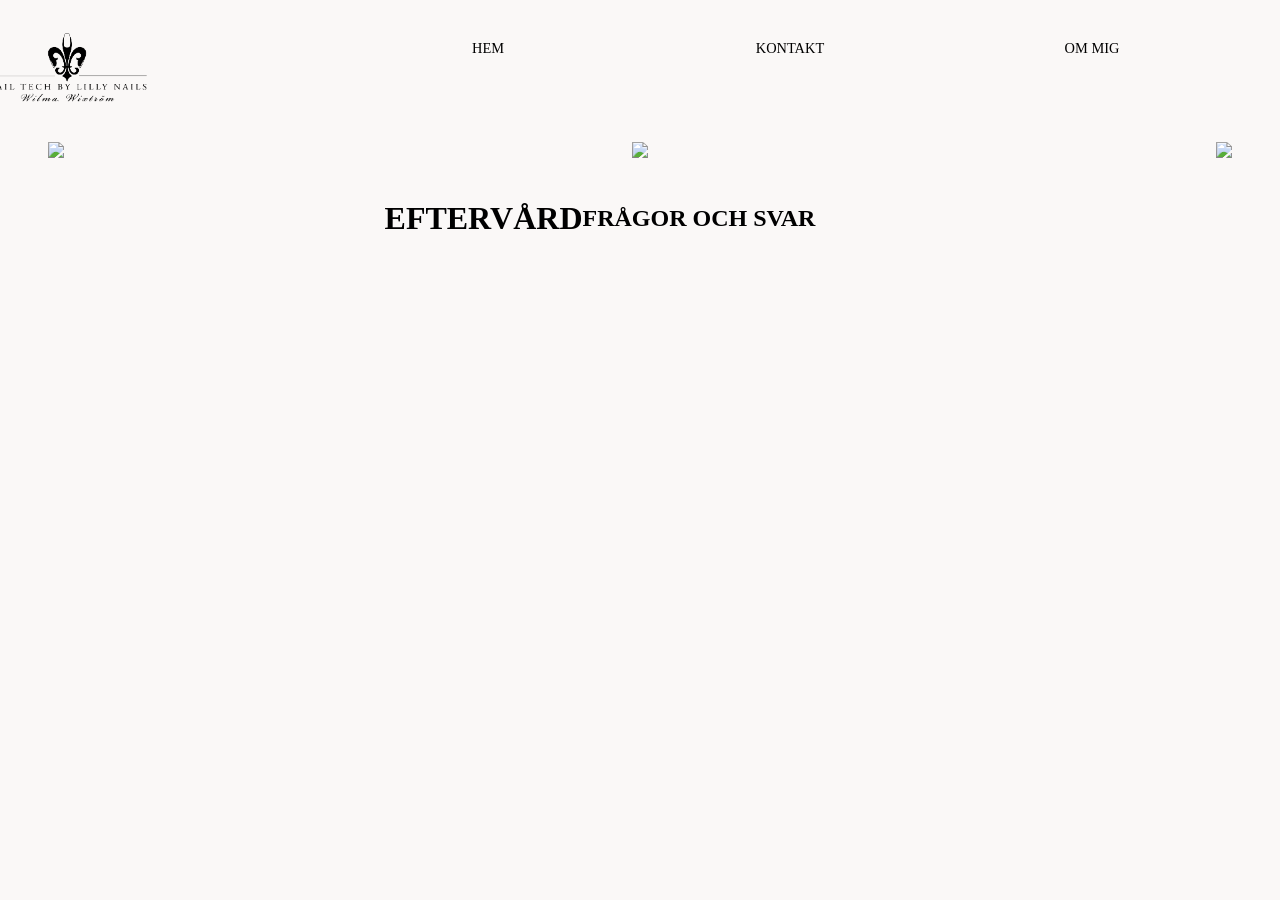
==== index - behandlingar.html @ 2bac8911 "Made a new page" ====
<!DOCTYPE html>
<html>
<head>
  <title>Nagelterapeut Wilma Wixtröm</title>
</head>
  <link href="style.css" rel="stylesheet">
<body>  
  <nav>
    <figure class="nav-figure">
      <img src="Lillynailsbild.png">
    </figure>
    <ul class="nav-links">
      <li class="link-nav"><a href="#">HEM</a></li>
      <li><a href="#">KONTAKT</a></li>
      <li><a href="#">OM MIG</a></li>
    </ul>
  </nav>
  <header class="header-behandlingar">
    <figure>
      <img src="Naglar-1.jpg">
    </figure>
    <figure>
      <img src="Naglar-2.jpg">
    </figure>
    <figure>
      <img src="Naglar-3.jpg">
    </figure>
  </header>
  <main>
    <div>
      <h1>EFTERVÅRD</h1>
      <p></p>
    </div>
    <div>
      <h2>FRÅGOR OCH SVAR</h1>
      <p></p>
    </div>
    <figure>
      <img src="">
    </figure>
  </main>
</body>
</html>
---- style.css ----
body{
  background:#faf8f7;
}
nav {
  display: flex;
  justify-content: center;
}
nav img {
  width: 180px;
  display: flex;
  justify-content: center;
} 
li a {
  display: block; 
  padding: 16px;
  text-align: center;
}
.nav-links {
  display: flex;
  justify-content: flex-start;
  font-size: 90%;
  gap: 200px;
  margin: 16px 200px;
}
li {
  display: inline-block;
  width: 102px;
  height: 68px;
}
.header-home {
  display: flex;
  align-items: center;
  justify-content: center;
  gap: 30px;
}
.header-div {
text-align: center;
}
.botton {
  width: 100px;
  height: 50px;
  text-align: center;
  Border: rgb(158, 115, 22), solid;
  margin: auto;
}
.botton-text {
  width: 100%;
  height: 100%;
}
.article-div1 {
  text-align: center;
  display: flex;
  flex-wrap: wrap;
  width: 420px;
  margin: auto;
}
.article1 {
  width: 461px;
  height: 615px;
  display: flex; 
  flex-direction: column;
  background-color: rgb(232, 231, 225);
}
main {
  display: flex;
  align-items: center;
  justify-content: center;
}
header img {
  width: 150%;
}
.header-figure {
  width: 300px;
  height: 500px;
  justify-content: center;

}
.header-h1 {
  font-size: 300%;
}
.header-h2 {
  font-size: 180%;
}
nav div {
  display: flex;
  justify-content: center;
}
.article-h3 {
  font-size: 250%;
  width: 100%;
}
.article-h4 {
  font-size: 150%;
  width: 100%;
}
.link-nav {
}
a:link,
a:visited {
  color: black;
  text-decoration: none;
}
a:hover {
  color: #4b4143 ;
}
.header-behandlingar {
  display: flex;
  justify-content: space-between;
}
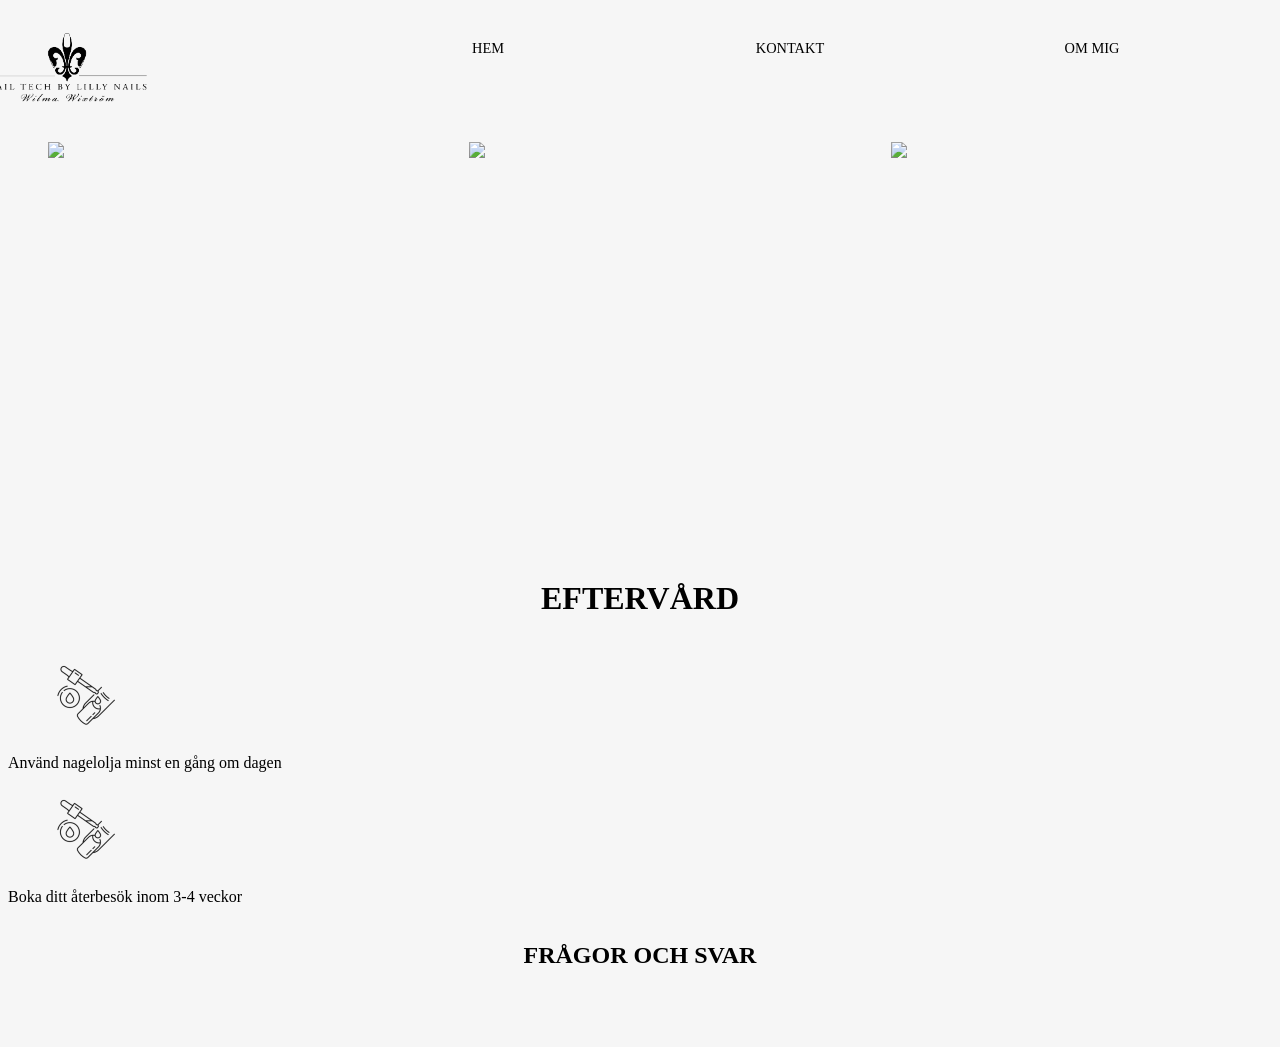
==== commit c3f78520: "Add files via upload" ====
--- a/index - behandlingar.html
+++ b/index - behandlingar.html
@@ -16,23 +16,36 @@
     </ul>
   </nav>
   <header class="header-behandlingar">
-    <figure>
+    <figure class="figure-behandlignar">
       <img src="Naglar-1.jpg">
     </figure>
-    <figure>
+    <figure class="figure-behandlignar">
       <img src="Naglar-2.jpg">
     </figure>
-    <figure>
+    <figure class="figure-behandlignar">
       <img src="Naglar-3.jpg">
     </figure>
   </header>
-  <main>
+  <main class="main-behandlingar">
     <div>
-      <h1>EFTERVÅRD</h1>
-      <p></p>
+      <h1 class="headersmain-behandlingar">EFTERVÅRD</h1>
     </div>
+    <article class="article-behandlingar">
+      <div>
+        <figure class="">
+        <img src="Ikon-1.png">
+        </figure>
+        <p>Använd nagelolja minst en gång om dagen</p>
+      </div>
+      <div class="div-behandlingar">
+        <figure class="">
+        <img src="Ikon-1.png">
+        </figure>
+        <p>Boka ditt återbesök inom 3-4 veckor</p>
+      </div>
+    </article>
     <div>
-      <h2>FRÅGOR OCH SVAR</h1>
+      <h2 class="headersmain-behandlingar">FRÅGOR OCH SVAR</h1>
       <p></p>
     </div>
     <figure>
--- a/style.css
+++ b/style.css
@@ -1,5 +1,5 @@
 body{
-  background:#faf8f7;
+  background:#f6f6f6;
 }
 nav {
   display: flex;
@@ -66,15 +66,11 @@
   align-items: center;
   justify-content: center;
 }
-header img {
-  width: 150%;
-}
-.header-figure {
+/*.header-figure {
   width: 300px;
   height: 500px;
   justify-content: center;
-
-}
+}*/
 .header-h1 {
   font-size: 300%;
 }
@@ -105,5 +101,24 @@
 }
 .header-behandlingar {
   display: flex;
-  justify-content: space-between;
+  justify-content: center;
+
+}
+.figure-behandlignar {
+  width: 400px;
+  height: 400px;
+}
+.headersmain-behandlingar {
+  text-align: center;
+}
+.main-behandlingar {
+  display: flex;
+  flex-direction: column;
+}
+.article-behandlingar {
+  width: 100%;
+  height: auto;
+}
+.div-behandlingar {
+  flex-grow: 1;
 }
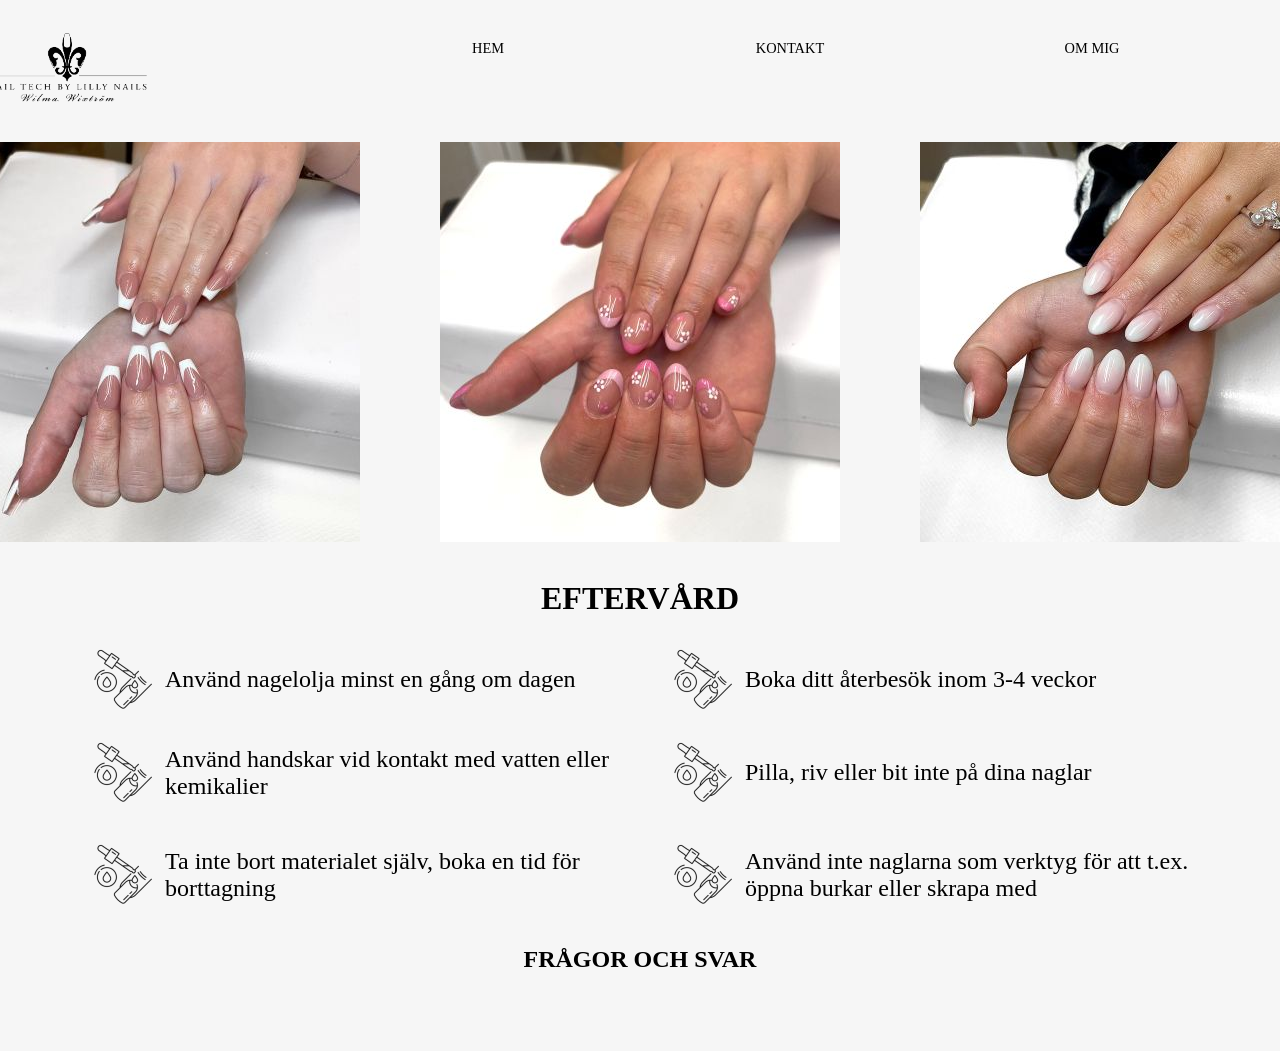
==== commit 212d8859: "Made a aftercare-article" ====
--- a/index - behandlingar.html
+++ b/index - behandlingar.html
@@ -30,20 +30,60 @@
     <div>
       <h1 class="headersmain-behandlingar">EFTERVÅRD</h1>
     </div>
-    <article class="article-behandlingar">
-      <div>
-        <figure class="">
-        <img src="Ikon-1.png">
-        </figure>
-        <p>Använd nagelolja minst en gång om dagen</p>
-      </div>
-      <div class="div-behandlingar">
-        <figure class="">
-        <img src="Ikon-1.png">
-        </figure>
-        <p>Boka ditt återbesök inom 3-4 veckor</p>
-      </div>
-    </article>
+    <div class="div-eftervard">
+      <article class="article-behandlingar">
+        <div class="div-behandlingar">
+          <figure class="eftervard-figure">
+          <img src="Ikon-1.png">
+          </figure>
+          <p class="eftervard-text">Använd nagelolja minst en gång om dagen</p>
+        </div>
+      </article>
+      <article class="article-behandlingar">
+        <div class="div-behandlingar">
+          <figure class="eftervard-figure">
+          <img src="Ikon-1.png">
+          </figure>
+          <p class="eftervard-text">Boka ditt återbesök inom 3-4 veckor</p>
+        </div>
+      </article>
+    </div>
+    <div class="div-eftervard">
+      <article class="article-behandlingar">
+        <div class="div-behandlingar">
+          <figure class="eftervard-figure">
+          <img src="Ikon-1.png">
+          </figure>
+          <p class="eftervard-text">Använd handskar vid kontakt med vatten eller kemikalier</p>
+        </div>
+      </article>
+      <article class="article-behandlingar">
+        <div class="div-behandlingar">
+          <figure class="eftervard-figure">
+          <img src="Ikon-1.png">
+          </figure>
+          <p class="eftervard-text">Pilla, riv eller bit inte på dina naglar</p>
+        </div>
+      </article>
+    </div>
+    <div class="div-eftervard">
+      <article class="article-behandlingar">
+        <div class="div-behandlingar">
+          <figure class="eftervard-figure">
+          <img src="Ikon-1.png">
+          </figure>
+          <p class="eftervard-text">Ta inte bort materialet själv, boka en tid för borttagning</p>
+        </div>
+      </article>
+      <article class="article-behandlingar">
+        <div class="div-behandlingar">
+          <figure class="eftervard-figure">
+          <img src="Ikon-1.png">
+          </figure>
+          <p class="eftervard-text">Använd inte naglarna som verktyg för att t.ex. öppna burkar eller skrapa med</p>
+        </div>
+      </article>
+    </div>
     <div>
       <h2 class="headersmain-behandlingar">FRÅGOR OCH SVAR</h1>
       <p></p>
--- a/style.css
+++ b/style.css
@@ -116,9 +116,24 @@
   flex-direction: column;
 }
 .article-behandlingar {
-  width: 100%;
+  display: flex;
+  width: auto;
   height: auto;
 }
 .div-behandlingar {
-  flex-grow: 1;
+  display: flex;
+  align-items: center;
+  width: 530px;
+  
+}
+.eftervard-text {
+  font-size: 150%;
+}
+.eftervard-figure {
+  margin: 0px;
+}
+.div-eftervard { 
+  display: flex;
+  flex-direction: row;
+  gap: 50px;
 }
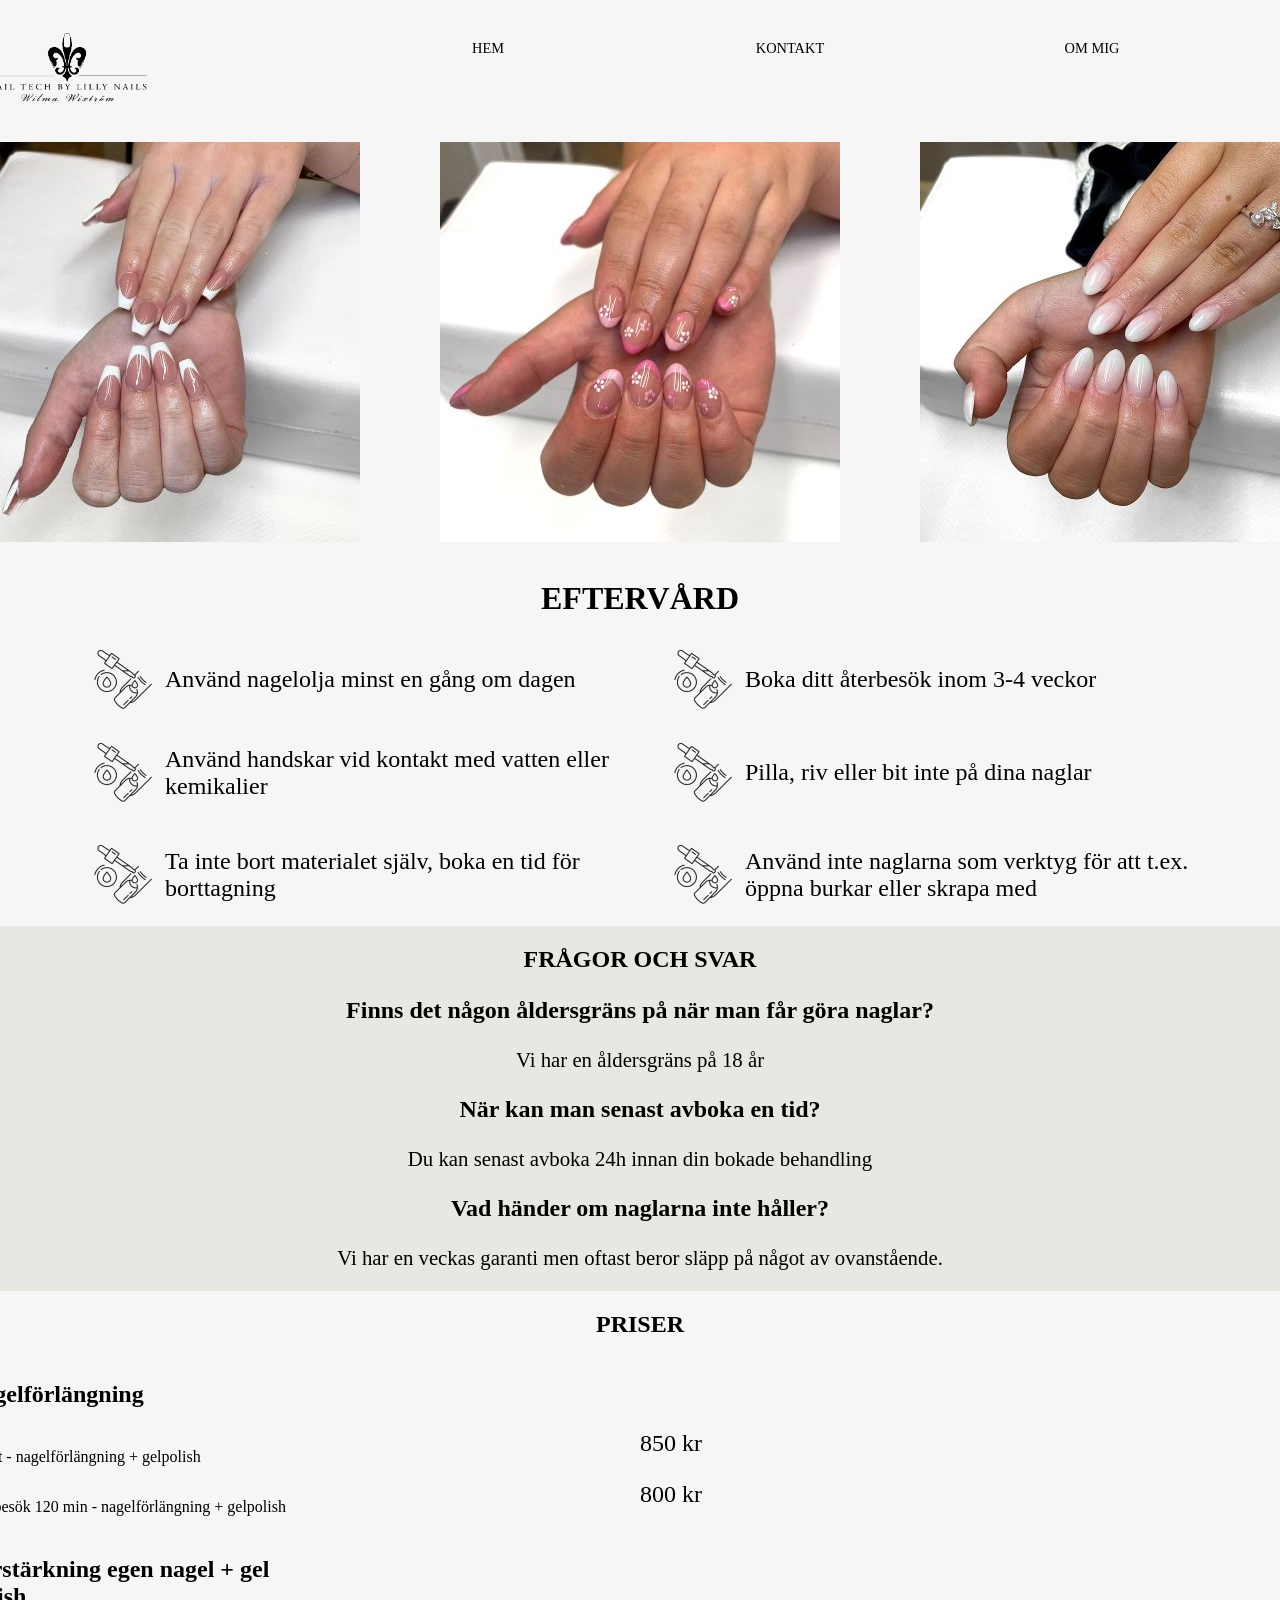
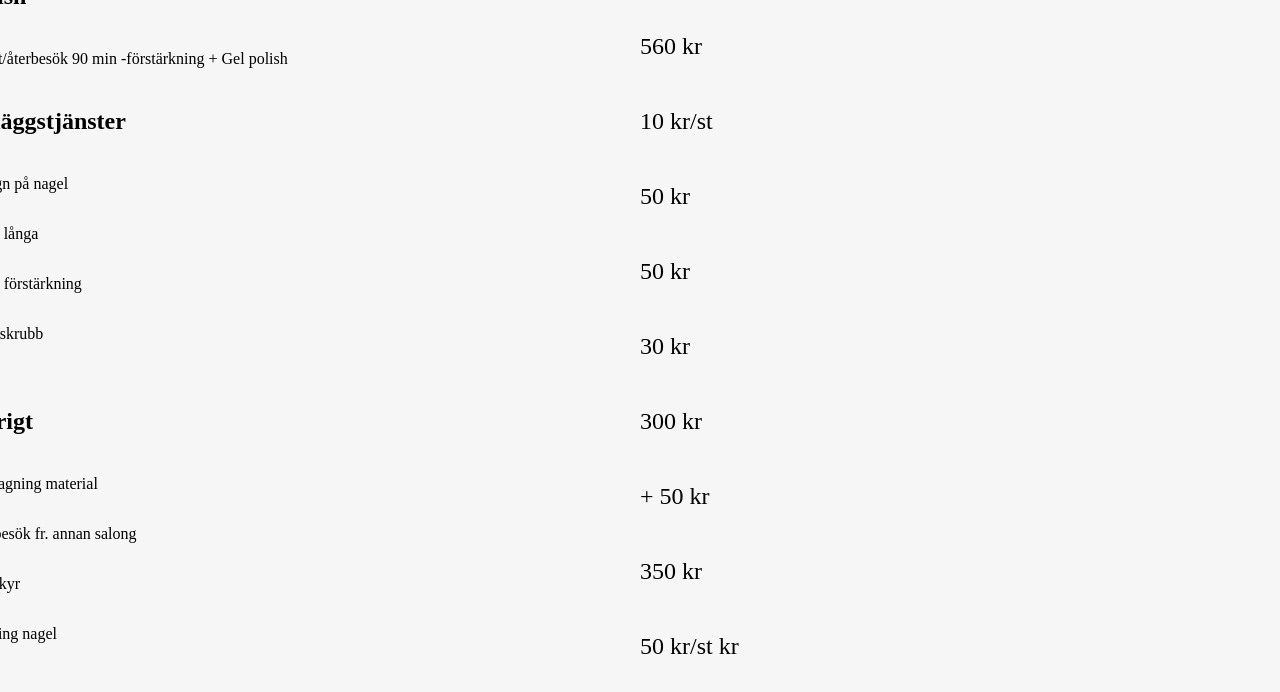
==== commit a22ff8c5: "Add files via upload" ====
--- a/index - behandlingar.html
+++ b/index - behandlingar.html
@@ -10,7 +10,7 @@
       <img src="Lillynailsbild.png">
     </figure>
     <ul class="nav-links">
-      <li class="link-nav"><a href="#">HEM</a></li>
+      <li class="link-nav"><a href="index - hem.html">HEM</a></li>
       <li><a href="#">KONTAKT</a></li>
       <li><a href="#">OM MIG</a></li>
     </ul>
@@ -82,15 +82,95 @@
           </figure>
           <p class="eftervard-text">Använd inte naglarna som verktyg för att t.ex. öppna burkar eller skrapa med</p>
         </div>
+       </article>
+      </div>
+    <section class="section-behandlingar">
+      <div>
+        <h1 class="headersmain-behandlingar">FRÅGOR OCH SVAR</h1>
+      </div>
+      <article>
+        <h3 class="fraga-behandlingar">Finns det någon åldersgräns på när man får göra naglar?</h3>
+        <p class="svar-behandlingar">Vi har en åldersgräns på 18 år</p>
       </article>
+      <article>
+        <h3 class="fraga-behandlingar">När kan man senast avboka en tid?</h3>
+        <p class="svar-behandlingar">Du kan senast avboka 24h innan din bokade behandling</p>
+      </article>
+      <article>
+        <h3 class="fraga-behandlingar">Vad händer om naglarna inte håller?</h3>
+        <p class="svar-behandlingar">Vi har en veckas garanti men oftast beror släpp på något av ovanstående.</p>
+      </article>
+    </section>
+    <section class="section-priser">
+      <h1 class="headersmain-behandlingar">PRISER</h1>
     </div>
-    <div>
-      <h2 class="headersmain-behandlingar">FRÅGOR OCH SVAR</h1>
-      <p></p>
-    </div>
-    <figure>
-      <img src="">
-    </figure>
+    <div class="divbehandlingar-container">
+      <article class="div-priser">
+        <div class="div-priser2">
+          <h3 class="eftervard-text">Nagelförlängning</h3>
+          <p>Nyset - nagelförlängning + gelpolish</p>
+          <p>Återbesök 120 min - nagelförlängning + gelpolish </p>
+        </div>
+      </article>
+      <article class="div-prisbox">
+        <div *class="div-priser2">
+          <p class="eftervard-text">850 kr</p>
+          <p class="eftervard-text">800 kr</p>
+        </div>
+      </article>
+    </div>    
+      <div class="divbehandlingar-container">
+        <article class="div-priser">
+          <div class="div-priser2">
+            <h3 class="eftervard-text">Förstärkning egen nagel + gel polish</h3>
+            <p>Nyset/återbesök 90 min -förstärkning + Gel polish</p>
+          </div>
+        </article>
+        <article class="div-prisbox">
+          <div class="div-priser2">
+            <p class="eftervard-text">560 kr</p>
+          </div>
+        </article>
+      </div> 
+      <div class="divbehandlingar-container">
+        <article class="div-priser">
+          <div class="div-priser2">
+            <h3 class="eftervard-text">Tilläggstjänster</h3>
+            <p>Design på nagel</p>
+            <p>Extra långa</p>
+            <p>Extra förstärkning</p>
+            <p>Handskrubb</p>
+          </div>
+        </article>
+        <article class="div-prisbox">
+          <div class="div-priser2">
+            <p class="eftervard-text">10 kr/st</p>
+            <p class="eftervard-text">50 kr</p>
+            <p class="eftervard-text">50 kr</p>
+            <p class="eftervard-text">30 kr</p>
+          </div>
+        </article>
+      </div>
+      <div class="divbehandlingar-container">
+        <article class="div-priser">
+          <div class="div-priser2">
+            <h3 class="eftervard-text">Övrigt</h3>
+            <p>Borttagning material</p>
+            <p>Återbesök fr. annan salong</p>
+            <p>Manikyr</p>
+            <p>Lagning nagel</p>
+          </div>
+        </article>
+        <article class="div-prisbox">
+          <div class="div-priser2">
+            <p class="eftervard-text">300 kr</p>
+            <p class="eftervard-text">+ 50 kr</p>
+            <p class="eftervard-text">350 kr</p>
+            <p class="eftervard-text">50 kr/st kr</p>
+          </div>
+        </article>
+      </div>      
+    </section>
   </main>
 </body>
 </html>
--- a/style.css
+++ b/style.css
@@ -59,7 +59,7 @@
   height: 615px;
   display: flex; 
   flex-direction: column;
-  background-color: rgb(232, 231, 225);
+  background-color: #e8e7e1;
 }
 main {
   display: flex;
@@ -123,7 +123,7 @@
 .div-behandlingar {
   display: flex;
   align-items: center;
-  width: 530px;
+  width: 530px; 
   
 }
 .eftervard-text {
@@ -136,4 +136,40 @@
   display: flex;
   flex-direction: row;
   gap: 50px;
+}
+.section-behandlingar {
+  background-color: #e8e7e1;
+  width: 1350px;
+  text-align: center;
+}
+.fraga-behandlingar {
+  font-size: 150%;
+}
+.svar-behandlingar {
+  font-size: 130%;
+}
+.div-priser {
+  display: flex;
+  flex-direction: row;
+  width: 50%;
+}
+.div-priser2 {
+  display: flex;
+  flex-direction: column;
+  width: 50%;
+}
+.divbehandlingar-container {
+  display: flex;
+  flex-direction: row;
+}
+.section-priser {
+  width: 1350px;
+}
+.div-prisbox {
+display: flex;
+align-items: flex-end;
+width: 50%;
+}
+.behandlingar-text {
+  font-size: 120%;
 }
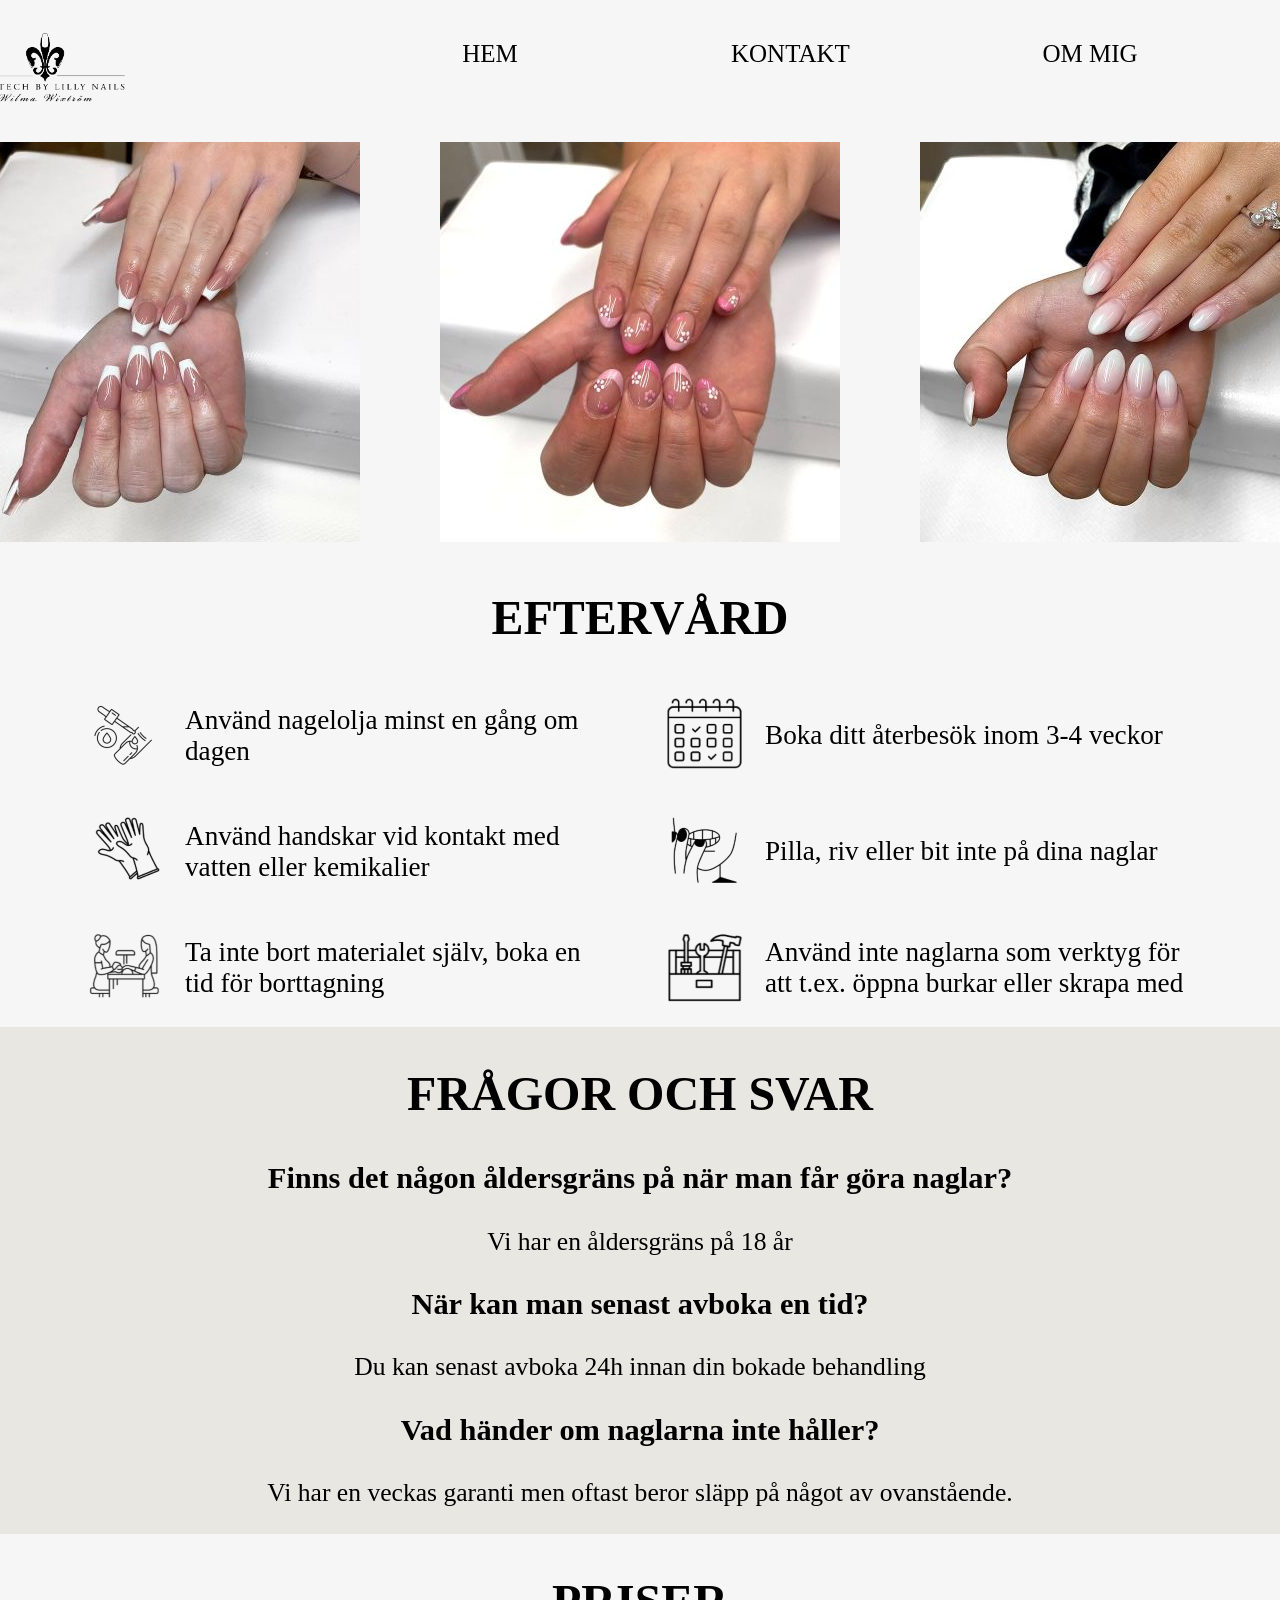
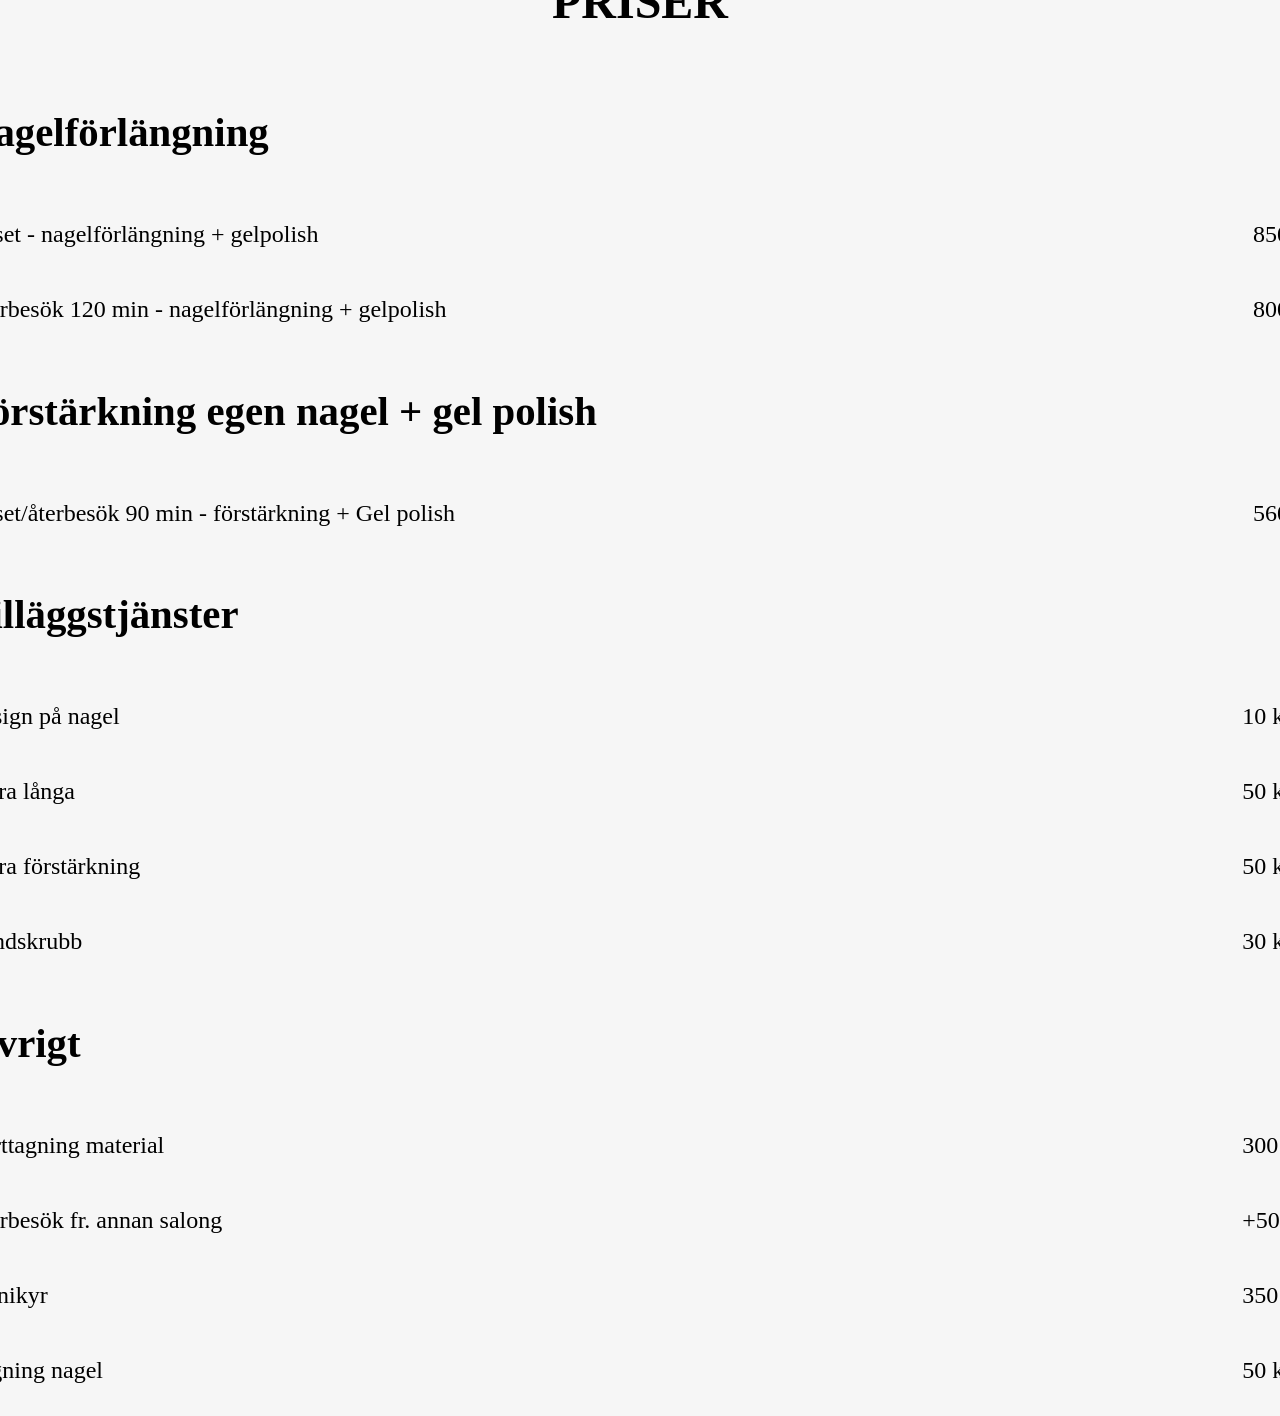
==== commit 46e7e3e1: "Pricelist + adjustment" ====
--- a/index - behandlingar.html
+++ b/index - behandlingar.html
@@ -42,7 +42,7 @@
       <article class="article-behandlingar">
         <div class="div-behandlingar">
           <figure class="eftervard-figure">
-          <img src="Ikon-1.png">
+          <img src="Ikon-2.png">
           </figure>
           <p class="eftervard-text">Boka ditt återbesök inom 3-4 veckor</p>
         </div>
@@ -52,7 +52,7 @@
       <article class="article-behandlingar">
         <div class="div-behandlingar">
           <figure class="eftervard-figure">
-          <img src="Ikon-1.png">
+          <img src="Ikon-3.png">
           </figure>
           <p class="eftervard-text">Använd handskar vid kontakt med vatten eller kemikalier</p>
         </div>
@@ -60,7 +60,7 @@
       <article class="article-behandlingar">
         <div class="div-behandlingar">
           <figure class="eftervard-figure">
-          <img src="Ikon-1.png">
+          <img src="Ikon-4.png">
           </figure>
           <p class="eftervard-text">Pilla, riv eller bit inte på dina naglar</p>
         </div>
@@ -70,7 +70,7 @@
       <article class="article-behandlingar">
         <div class="div-behandlingar">
           <figure class="eftervard-figure">
-          <img src="Ikon-1.png">
+          <img src="Ikon-6.png">
           </figure>
           <p class="eftervard-text">Ta inte bort materialet själv, boka en tid för borttagning</p>
         </div>
@@ -78,7 +78,7 @@
       <article class="article-behandlingar">
         <div class="div-behandlingar">
           <figure class="eftervard-figure">
-          <img src="Ikon-1.png">
+          <img src="Ikon-5.png">
           </figure>
           <p class="eftervard-text">Använd inte naglarna som verktyg för att t.ex. öppna burkar eller skrapa med</p>
         </div>
@@ -108,68 +108,79 @@
       <article class="div-priser">
         <div class="div-priser2">
           <h3 class="eftervard-text">Nagelförlängning</h3>
-          <p>Nyset - nagelförlängning + gelpolish</p>
-          <p>Återbesök 120 min - nagelförlängning + gelpolish </p>
         </div>
       </article>
       <article class="div-prisbox">
-        <div *class="div-priser2">
-          <p class="eftervard-text">850 kr</p>
-          <p class="eftervard-text">800 kr</p>
+        <div class="div-priser2">
+          <p class="text-prislista">Nyset - nagelförlängning + gelpolish</p>
+          <p class="text-prislista">Återbesök 120 min - nagelförlängning + gelpolish </p>
+        </div>
+        <div class="div-priser2">
+          <p class="text-prislista">850 kr</p>
+          <p class="text-prislista">800 kr</p>
         </div>
       </article>
-    </div>    
-      <div class="divbehandlingar-container">
-        <article class="div-priser">
-          <div class="div-priser2">
-            <h3 class="eftervard-text">Förstärkning egen nagel + gel polish</h3>
-            <p>Nyset/återbesök 90 min -förstärkning + Gel polish</p>
-          </div>
-        </article>
-        <article class="div-prisbox">
-          <div class="div-priser2">
-            <p class="eftervard-text">560 kr</p>
-          </div>
-        </article>
-      </div> 
-      <div class="divbehandlingar-container">
-        <article class="div-priser">
-          <div class="div-priser2">
-            <h3 class="eftervard-text">Tilläggstjänster</h3>
-            <p>Design på nagel</p>
-            <p>Extra långa</p>
-            <p>Extra förstärkning</p>
-            <p>Handskrubb</p>
-          </div>
-        </article>
-        <article class="div-prisbox">
-          <div class="div-priser2">
-            <p class="eftervard-text">10 kr/st</p>
-            <p class="eftervard-text">50 kr</p>
-            <p class="eftervard-text">50 kr</p>
-            <p class="eftervard-text">30 kr</p>
-          </div>
-        </article>
-      </div>
-      <div class="divbehandlingar-container">
-        <article class="div-priser">
-          <div class="div-priser2">
-            <h3 class="eftervard-text">Övrigt</h3>
-            <p>Borttagning material</p>
-            <p>Återbesök fr. annan salong</p>
-            <p>Manikyr</p>
-            <p>Lagning nagel</p>
-          </div>
-        </article>
-        <article class="div-prisbox">
-          <div class="div-priser2">
-            <p class="eftervard-text">300 kr</p>
-            <p class="eftervard-text">+ 50 kr</p>
-            <p class="eftervard-text">350 kr</p>
-            <p class="eftervard-text">50 kr/st kr</p>
-          </div>
-        </article>
-      </div>      
+    </div>
+    
+    <div class="divbehandlingar-container">
+      <article class="div-priser">
+        <div class="div-priser2">
+          <h3 class="eftervard-text">Förstärkning egen nagel + gel polish</h3>
+        </div>
+      </article>
+      <article class="div-prisbox">
+        <div class="div-priser2">
+          <p class="text-prislista">Nyset/återbesök 90 min - förstärkning + Gel polish</p>
+        </div>
+        <div class="div-priser2">
+          <p class="text-prislista">560 kr</p>
+        </div>
+      </article>
+    </div>
+
+    <div class="divbehandlingar-container">
+      <article class="div-priser">
+        <div class="div-priser2">
+          <h3 class="eftervard-text">Tilläggstjänster</h3>
+        </div>
+      </article>
+      <article class="div-prisbox">
+        <div class="div-priser2">
+          <p class="text-prislista">Design på nagel</p>
+          <p class="text-prislista">Extra långa</p>
+          <p class="text-prislista">Extra förstärkning</p>
+          <p class="text-prislista">Handskrubb</p>
+        </div>
+        <div class="div-priser2">
+          <p class="text-prislista">10 kr/st</p>
+          <p class="text-prislista">50 kr</p>
+          <p class="text-prislista">50 kr</p>
+          <p class="text-prislista">30 kr</p>
+        </div>
+      </article>
+    </div>
+
+    <div class="divbehandlingar-container">
+      <article class="div-priser">
+        <div class="div-priser2">
+          <h3 class="eftervard-text">Övrigt</h3>
+        </div>
+      </article>
+      <article class="div-prisbox">
+        <div class="div-priser2">
+          <p class="text-prislista">Borttagning material</p>
+          <p class="text-prislista">Återbesök fr. annan salong</p>
+          <p class="text-prislista">Manikyr</p>
+          <p class="text-prislista">Lagning nagel</p>
+        </div>
+        <div class="div-priser2">
+          <p class="text-prislista">300 kr</p>
+          <p class="text-prislista">+50 kr</p>
+          <p class="text-prislista">350 kr</p>
+          <p class="text-prislista">50 kr/st</p>
+        </div>
+      </article>
+    </div>
     </section>
   </main>
 </body>
--- a/style.css
+++ b/style.css
@@ -18,13 +18,13 @@
 .nav-links {
   display: flex;
   justify-content: flex-start;
-  font-size: 90%;
-  gap: 200px;
+  font-size: 25px;
+  gap: 150px;
   margin: 16px 200px;
 }
 li {
   display: inline-block;
-  width: 102px;
+  width: 150px;
   height: 68px;
 }
 .header-home {
@@ -110,6 +110,7 @@
 }
 .headersmain-behandlingar {
   text-align: center;
+  font-size: 300%;
 }
 .main-behandlingar {
   display: flex;
@@ -123,11 +124,11 @@
 .div-behandlingar {
   display: flex;
   align-items: center;
-  width: 530px; 
-  
+  width: 530px;
+  gap: 20px;
 }
 .eftervard-text {
-  font-size: 150%;
+  font-size: 170%;
 }
 .eftervard-figure {
   margin: 0px;
@@ -143,33 +144,36 @@
   text-align: center;
 }
 .fraga-behandlingar {
-  font-size: 150%;
+  font-size: 190%;
 }
 .svar-behandlingar {
-  font-size: 130%;
+  font-size: 160%;
 }
 .div-priser {
   display: flex;
   flex-direction: row;
   width: 50%;
+  font-size: 150%;
 }
 .div-priser2 {
   display: flex;
   flex-direction: column;
-  width: 50%;
 }
 .divbehandlingar-container {
   display: flex;
-  flex-direction: row;
+  flex-direction: column;
 }
 .section-priser {
-  width: 1350px;
+width: 1350px;
 }
 .div-prisbox {
+justify-content: space-between;
 display: flex;
-align-items: flex-end;
-width: 50%;
+width: 100%;
 }
 .behandlingar-text {
   font-size: 120%;
+}
+.text-prislista {
+  font-size: 150%;
 }
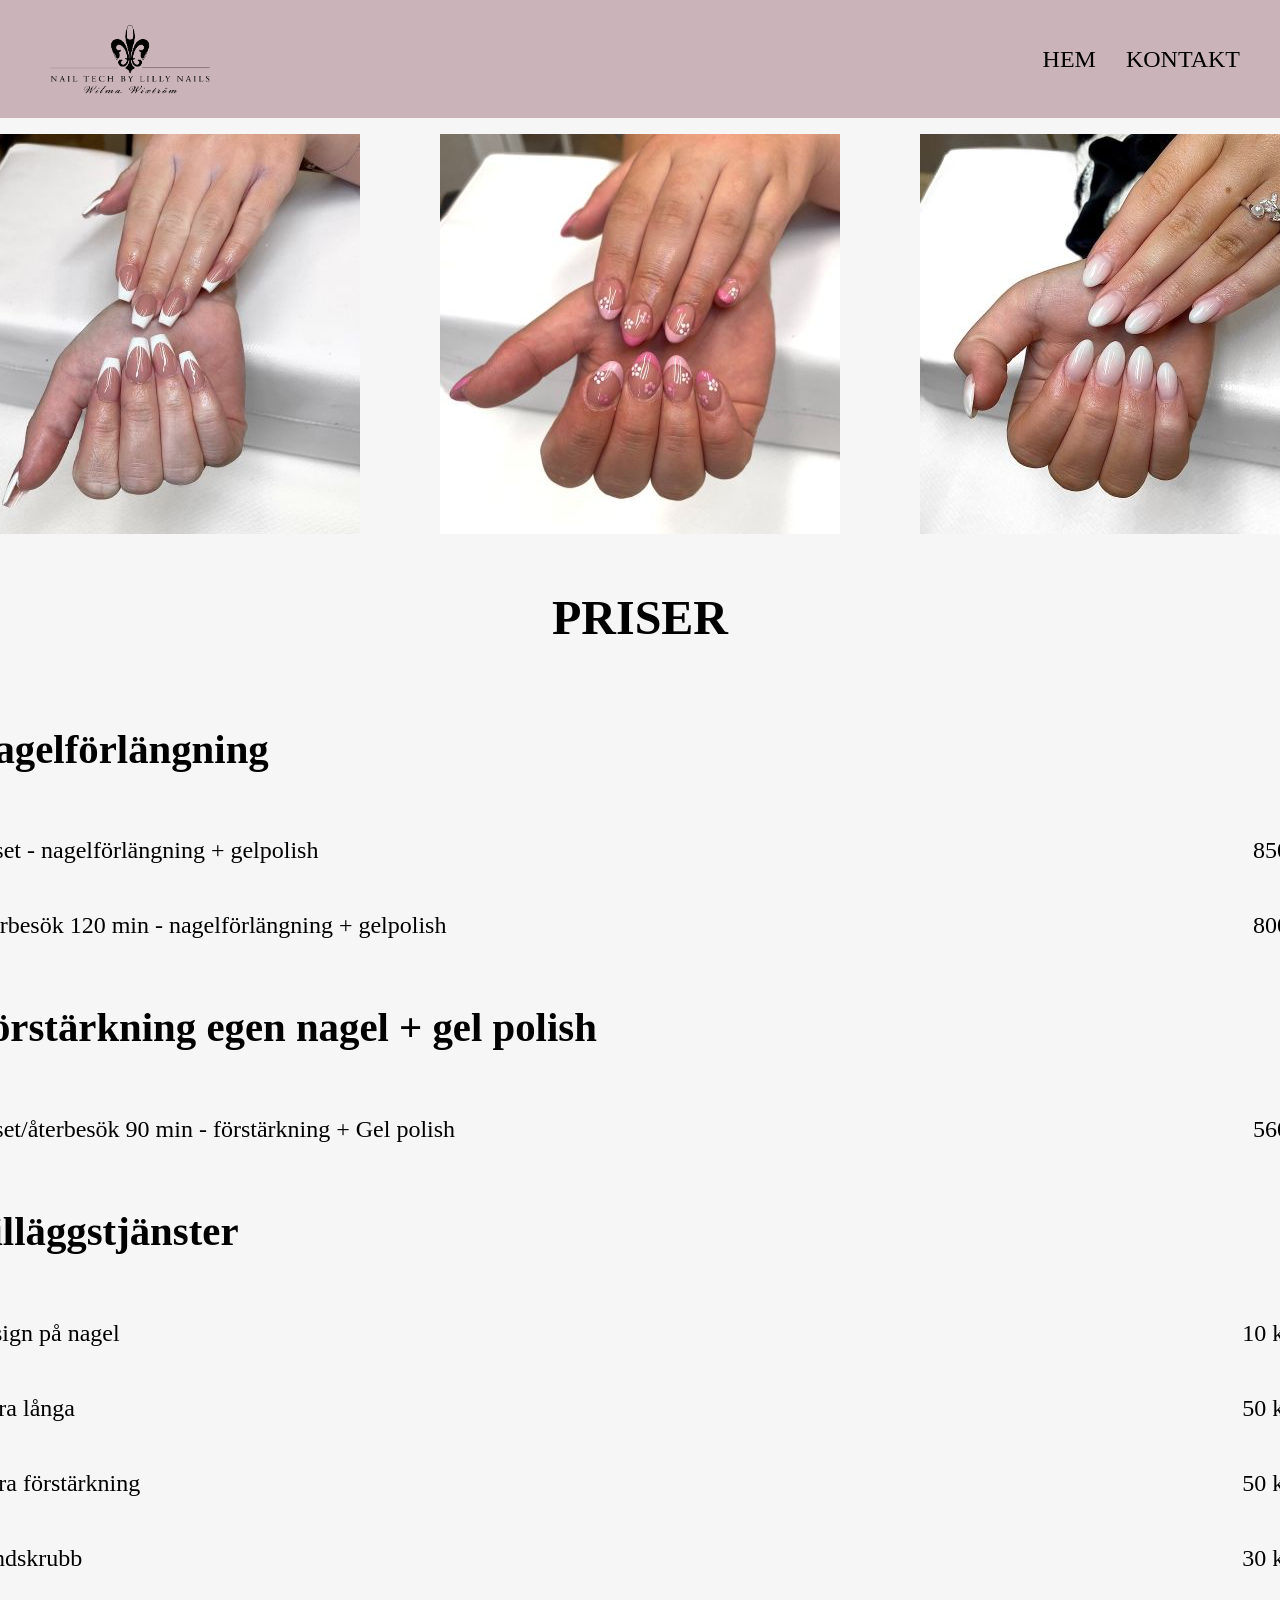
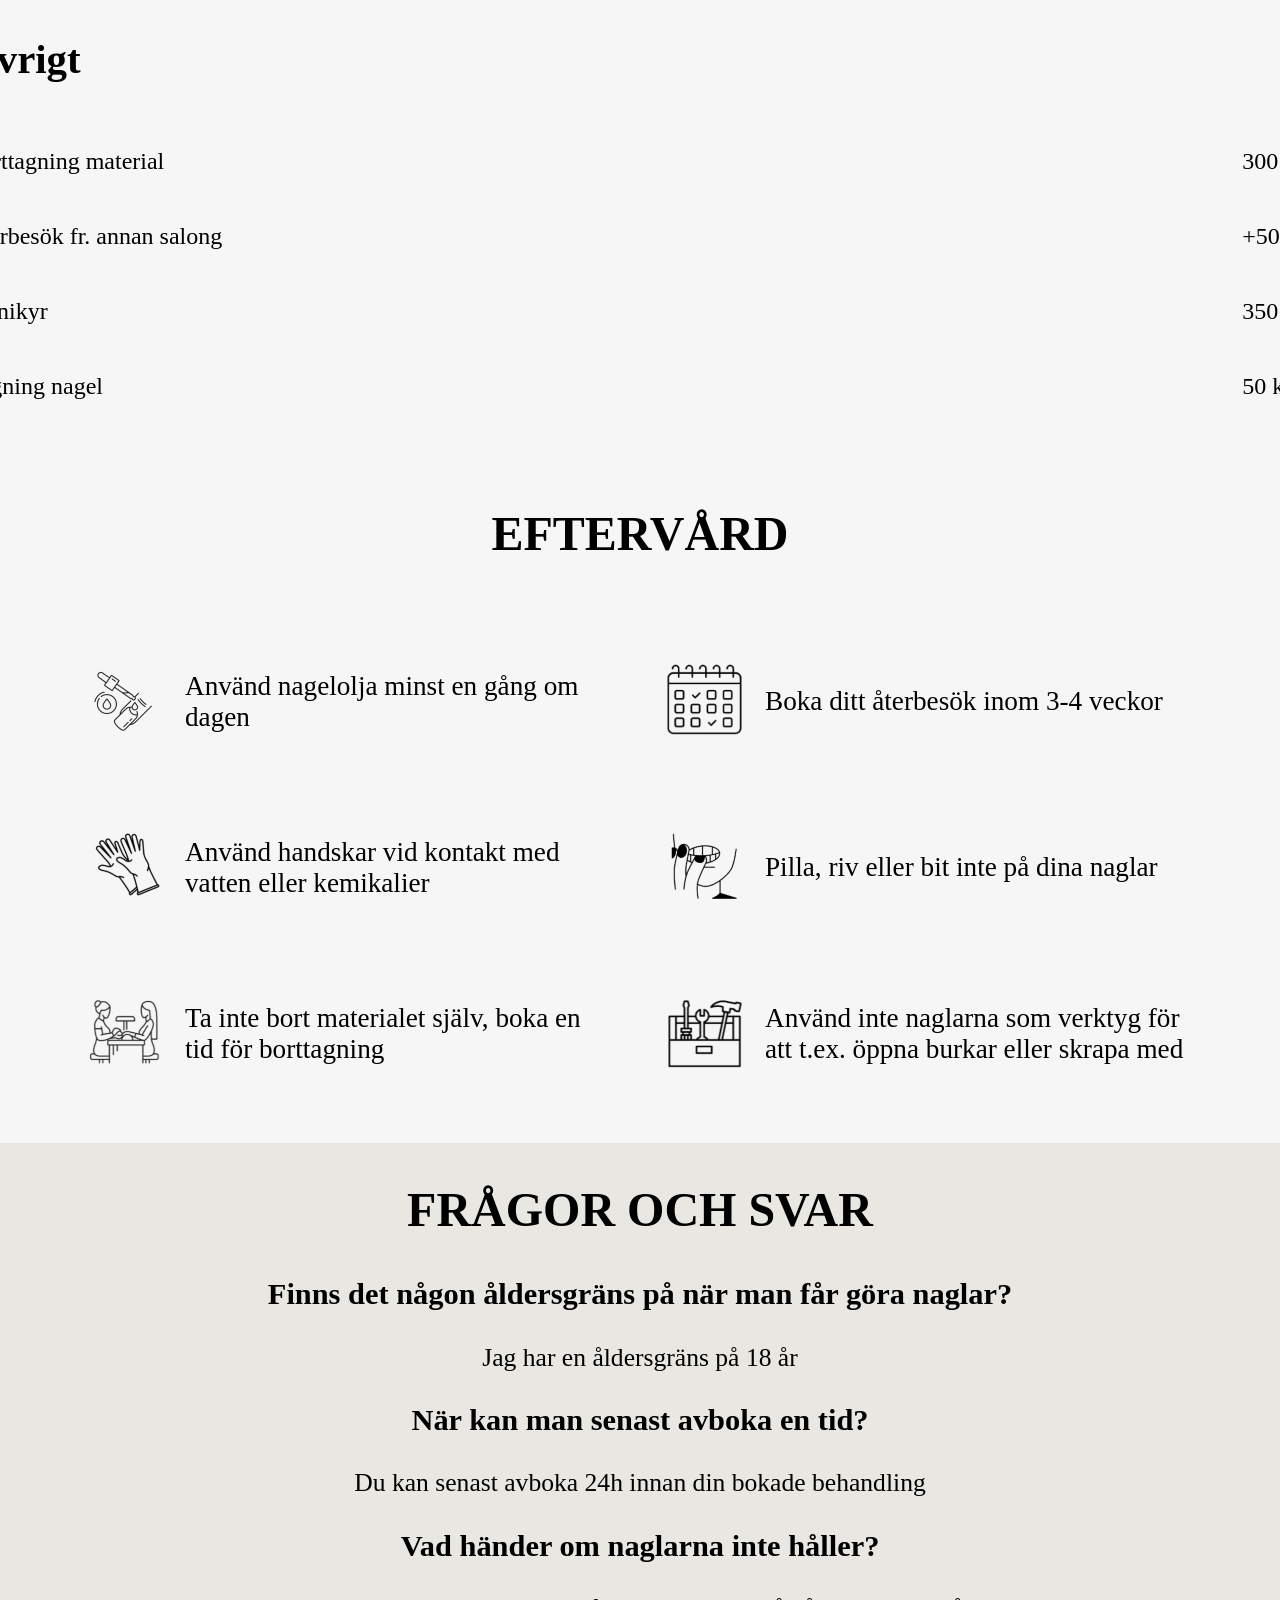
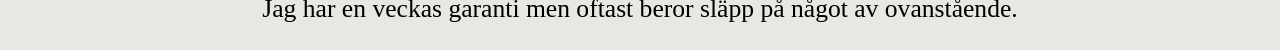
==== commit 57fcda19: "Fixed nav-element" ====
--- a/index - behandlingar.html
+++ b/index - behandlingar.html
@@ -11,8 +11,7 @@
     </figure>
     <ul class="nav-links">
       <li class="link-nav"><a href="index - hem.html">HEM</a></li>
-      <li><a href="#">KONTAKT</a></li>
-      <li><a href="#">OM MIG</a></li>
+      <li class="link-nav"><a href="index - kontakt.html">KONTAKT</a></li>
     </ul>
   </nav>
   <header class="header-behandlingar">
@@ -27,6 +26,84 @@
     </figure>
   </header>
   <main class="main-behandlingar">
+        <section class="section-priser">
+      <h1 class="headersmain-behandlingar">PRISER</h1>
+    </div>
+    <div class="divbehandlingar-container">
+      <article class="div-priser">
+        <div class="div-priser2">
+          <h3 class="eftervard-text">Nagelförlängning</h3>
+        </div>
+      </article>
+      <article class="div-prisbox">
+        <div class="div-priser2">
+          <p class="text-prislista">Nyset - nagelförlängning + gelpolish</p>
+          <p class="text-prislista">Återbesök 120 min - nagelförlängning + gelpolish </p>
+        </div>
+        <div class="div-priser2">
+          <p class="text-prislista">850 kr</p>
+          <p class="text-prislista">800 kr</p>
+        </div>
+      </article>
+    </div>
+    <div class="divbehandlingar-container">
+      <article class="div-priser">
+        <div class="div-priser2">
+          <h3 class="eftervard-text">Förstärkning egen nagel + gel polish</h3>
+        </div>
+      </article>
+      <article class="div-prisbox">
+        <div class="div-priser2">
+          <p class="text-prislista">Nyset/återbesök 90 min - förstärkning + Gel polish</p>
+        </div>
+        <div class="div-priser2">
+          <p class="text-prislista">560 kr</p>
+        </div>
+      </article>
+    </div>
+    <div class="divbehandlingar-container">
+      <article class="div-priser">
+        <div class="div-priser2">
+          <h3 class="eftervard-text">Tilläggstjänster</h3>
+        </div>
+      </article>
+      <article class="div-prisbox">
+        <div class="div-priser2">
+          <p class="text-prislista">Design på nagel</p>
+          <p class="text-prislista">Extra långa</p>
+          <p class="text-prislista">Extra förstärkning</p>
+          <p class="text-prislista">Handskrubb</p>
+        </div>
+        <div class="div-priser2">
+          <p class="text-prislista">10 kr/st</p>
+          <p class="text-prislista">50 kr</p>
+          <p class="text-prislista">50 kr</p>
+          <p class="text-prislista">30 kr</p>
+        </div>
+      </article>
+    </div>
+    <div class="divbehandlingar-container">
+      <article class="div-priser">
+        <div class="div-priser2">
+          <h3 class="eftervard-text">Övrigt</h3>
+        </div>
+      </article>
+      <article class="div-prisbox">
+        <div class="div-priser2">
+          <p class="text-prislista">Borttagning material</p>
+          <p class="text-prislista">Återbesök fr. annan salong</p>
+          <p class="text-prislista">Manikyr</p>
+          <p class="text-prislista">Lagning nagel</p>
+        </div>
+        <div class="div-priser2">
+          <p class="text-prislista">300 kr</p>
+          <p class="text-prislista">+50 kr</p>
+          <p class="text-prislista">350 kr</p>
+          <p class="text-prislista">50 kr/st</p>
+        </div>
+      </article>
+    </div>
+    </section>
     <div>
       <h1 class="headersmain-behandlingar">EFTERVÅRD</h1>
     </div>
@@ -83,14 +160,14 @@
           <p class="eftervard-text">Använd inte naglarna som verktyg för att t.ex. öppna burkar eller skrapa med</p>
         </div>
        </article>
-      </div>
+    </div>
     <section class="section-behandlingar">
       <div>
         <h1 class="headersmain-behandlingar">FRÅGOR OCH SVAR</h1>
       </div>
       <article>
         <h3 class="fraga-behandlingar">Finns det någon åldersgräns på när man får göra naglar?</h3>
-        <p class="svar-behandlingar">Vi har en åldersgräns på 18 år</p>
+        <p class="svar-behandlingar">Jag har en åldersgräns på 18 år</p>
       </article>
       <article>
         <h3 class="fraga-behandlingar">När kan man senast avboka en tid?</h3>
@@ -98,89 +175,8 @@
       </article>
       <article>
         <h3 class="fraga-behandlingar">Vad händer om naglarna inte håller?</h3>
-        <p class="svar-behandlingar">Vi har en veckas garanti men oftast beror släpp på något av ovanstående.</p>
+        <p class="svar-behandlingar">Jag har en veckas garanti men oftast beror släpp på något av ovanstående.</p>
       </article>
-    </section>
-    <section class="section-priser">
-      <h1 class="headersmain-behandlingar">PRISER</h1>
-    </div>
-    <div class="divbehandlingar-container">
-      <article class="div-priser">
-        <div class="div-priser2">
-          <h3 class="eftervard-text">Nagelförlängning</h3>
-        </div>
-      </article>
-      <article class="div-prisbox">
-        <div class="div-priser2">
-          <p class="text-prislista">Nyset - nagelförlängning + gelpolish</p>
-          <p class="text-prislista">Återbesök 120 min - nagelförlängning + gelpolish </p>
-        </div>
-        <div class="div-priser2">
-          <p class="text-prislista">850 kr</p>
-          <p class="text-prislista">800 kr</p>
-        </div>
-      </article>
-    </div>
-    
-    <div class="divbehandlingar-container">
-      <article class="div-priser">
-        <div class="div-priser2">
-          <h3 class="eftervard-text">Förstärkning egen nagel + gel polish</h3>
-        </div>
-      </article>
-      <article class="div-prisbox">
-        <div class="div-priser2">
-          <p class="text-prislista">Nyset/återbesök 90 min - förstärkning + Gel polish</p>
-        </div>
-        <div class="div-priser2">
-          <p class="text-prislista">560 kr</p>
-        </div>
-      </article>
-    </div>
-
-    <div class="divbehandlingar-container">
-      <article class="div-priser">
-        <div class="div-priser2">
-          <h3 class="eftervard-text">Tilläggstjänster</h3>
-        </div>
-      </article>
-      <article class="div-prisbox">
-        <div class="div-priser2">
-          <p class="text-prislista">Design på nagel</p>
-          <p class="text-prislista">Extra långa</p>
-          <p class="text-prislista">Extra förstärkning</p>
-          <p class="text-prislista">Handskrubb</p>
-        </div>
-        <div class="div-priser2">
-          <p class="text-prislista">10 kr/st</p>
-          <p class="text-prislista">50 kr</p>
-          <p class="text-prislista">50 kr</p>
-          <p class="text-prislista">30 kr</p>
-        </div>
-      </article>
-    </div>
-
-    <div class="divbehandlingar-container">
-      <article class="div-priser">
-        <div class="div-priser2">
-          <h3 class="eftervard-text">Övrigt</h3>
-        </div>
-      </article>
-      <article class="div-prisbox">
-        <div class="div-priser2">
-          <p class="text-prislista">Borttagning material</p>
-          <p class="text-prislista">Återbesök fr. annan salong</p>
-          <p class="text-prislista">Manikyr</p>
-          <p class="text-prislista">Lagning nagel</p>
-        </div>
-        <div class="div-priser2">
-          <p class="text-prislista">300 kr</p>
-          <p class="text-prislista">+50 kr</p>
-          <p class="text-prislista">350 kr</p>
-          <p class="text-prislista">50 kr/st</p>
-        </div>
-      </article>
-    </div>
     </section>
   </main>
 </body>
--- a/style.css
+++ b/style.css
@@ -1,31 +1,47 @@
 body{
   background:#f6f6f6;
+  margin: 0px
 }
 nav {
   display: flex;
+  width: 100%;
   justify-content: center;
+  background-color: #cbb4b9;
 }
 nav img {
   width: 180px;
+} 
+.nav-figure {
+  justify-content: flex-start;
   display: flex;
-  justify-content: center;
-} 
-li a {
-  display: block; 
-  padding: 16px;
-  text-align: center;
+  width: 100%;
 }
 .nav-links {
   display: flex;
-  justify-content: flex-start;
-  font-size: 25px;
-  gap: 150px;
-  margin: 16px 200px;
+  justify-content: flex-end;
+  gap: 30px;
+  min-width: 0;
+  margin: 40px;
 }
 li {
   display: inline-block;
   width: 150px;
   height: 68px;
+}
+.link-nav {
+  width: auto;
+  align-content: center;
+  height: 100%;
+}
+a:link,
+a:visited {
+  color: black;
+  text-decoration: none;
+  font-size: 150%;
+  flex-shrink: 1;
+}
+a:hover {
+  color: #4b4143 ;
 }
 .header-home {
   display: flex;
@@ -37,8 +53,8 @@
 text-align: center;
 }
 .botton {
-  width: 100px;
-  height: 50px;
+  width: 200px;
+  height: 80px;
   text-align: center;
   Border: rgb(158, 115, 22), solid;
   margin: auto;
@@ -46,17 +62,18 @@
 .botton-text {
   width: 100%;
   height: 100%;
+  font-size: 160%;
 }
 .article-div1 {
   text-align: center;
   display: flex;
   flex-wrap: wrap;
-  width: 420px;
+  width: 500px;
   margin: auto;
 }
 .article1 {
-  width: 461px;
-  height: 615px;
+  width: 675px;
+  height: 850px;
   display: flex; 
   flex-direction: column;
   background-color: #e8e7e1;
@@ -66,38 +83,31 @@
   align-items: center;
   justify-content: center;
 }
-/*.header-figure {
-  width: 300px;
+.header-figure {
+  width: 500px;
   height: 500px;
-  justify-content: center;
-}*/
+}
+.picture-nav {
+  width: 500px;
+  height: 500px;
+}
 .header-h1 {
-  font-size: 300%;
+  font-size: 400%;
 }
 .header-h2 {
-  font-size: 180%;
+  font-size: 250%;
 }
 nav div {
   display: flex;
   justify-content: center;
 }
 .article-h3 {
-  font-size: 250%;
+  font-size: 360%;
   width: 100%;
 }
 .article-h4 {
-  font-size: 150%;
+  font-size: 200%;
   width: 100%;
-}
-.link-nav {
-}
-a:link,
-a:visited {
-  color: black;
-  text-decoration: none;
-}
-a:hover {
-  color: #4b4143 ;
 }
 .header-behandlingar {
   display: flex;
@@ -115,6 +125,7 @@
 .main-behandlingar {
   display: flex;
   flex-direction: column;
+  gap: 50px;
 }
 .article-behandlingar {
   display: flex;
@@ -176,4 +187,12 @@
 }
 .text-prislista {
   font-size: 150%;
+}
+.hittahit-header {
+
+}
+iframe {
+  width: 1350px;
+  height: 600px;
+  border: 0;
 }
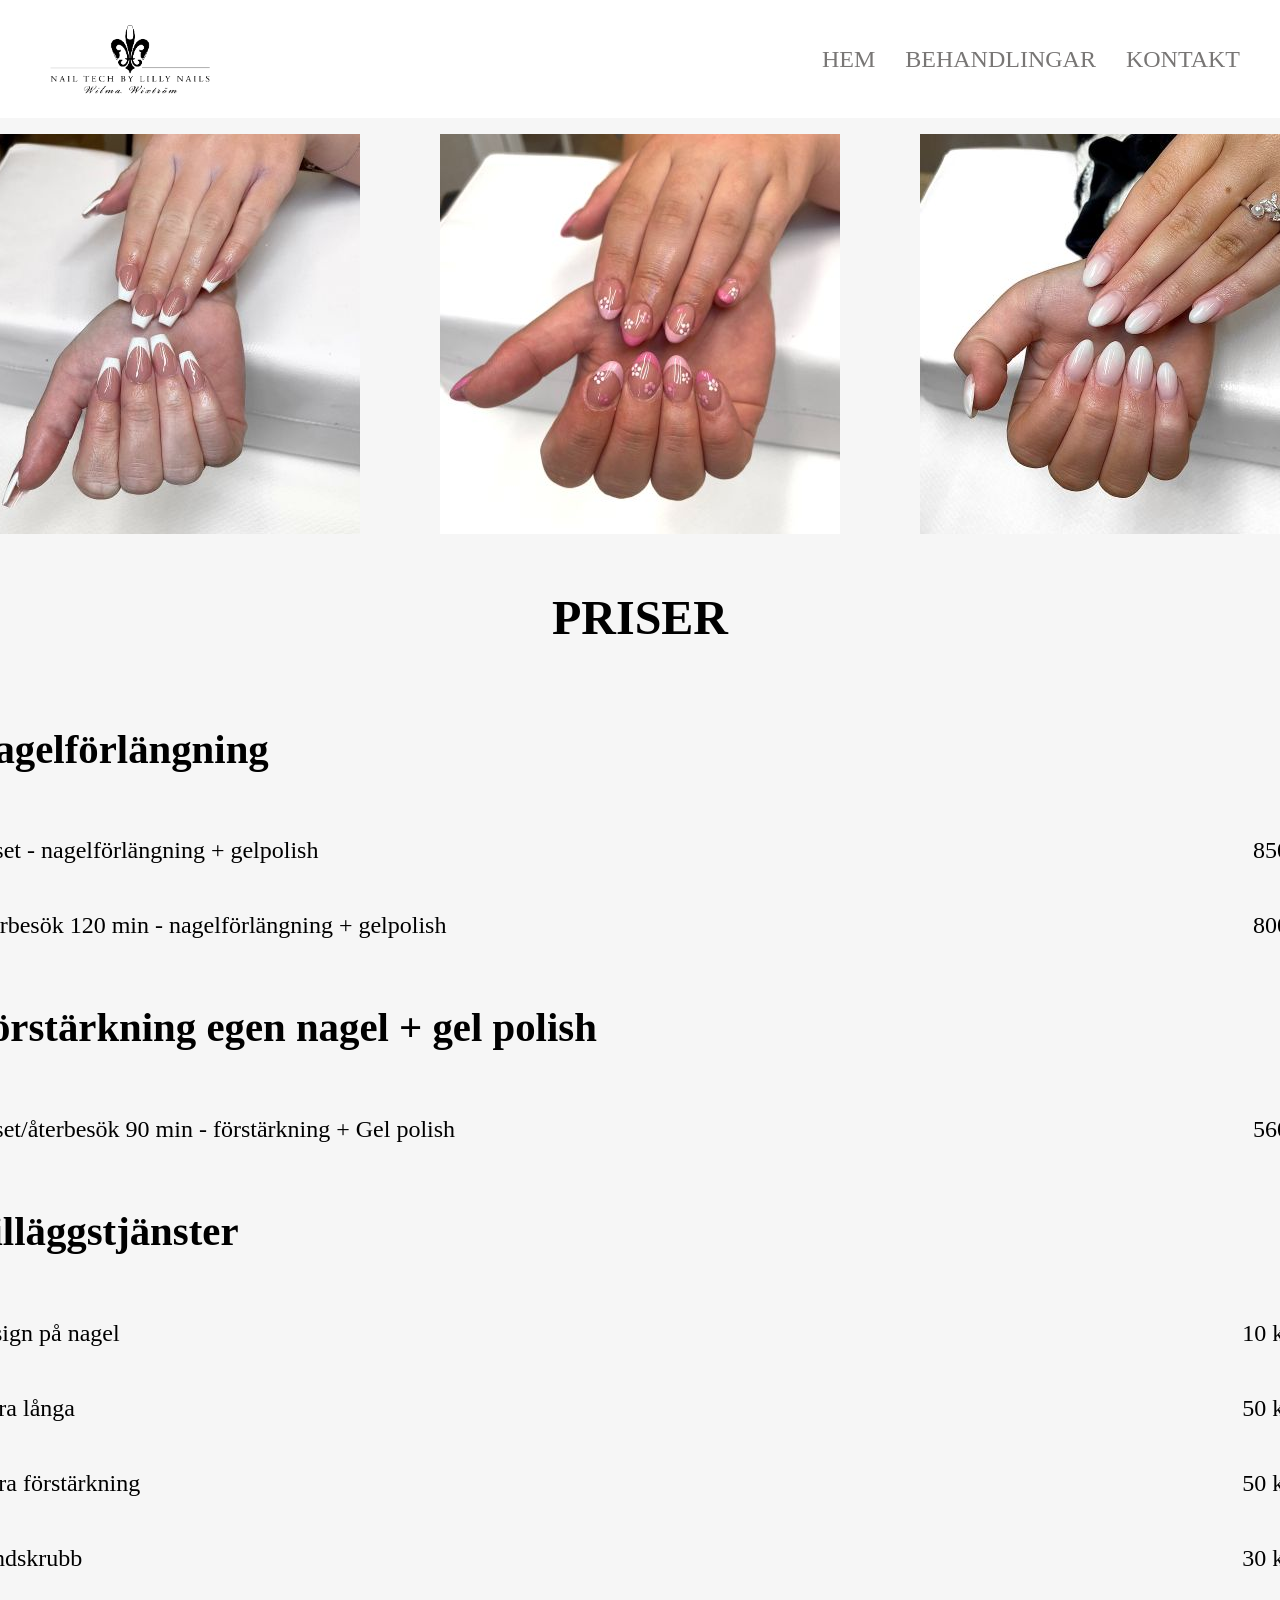
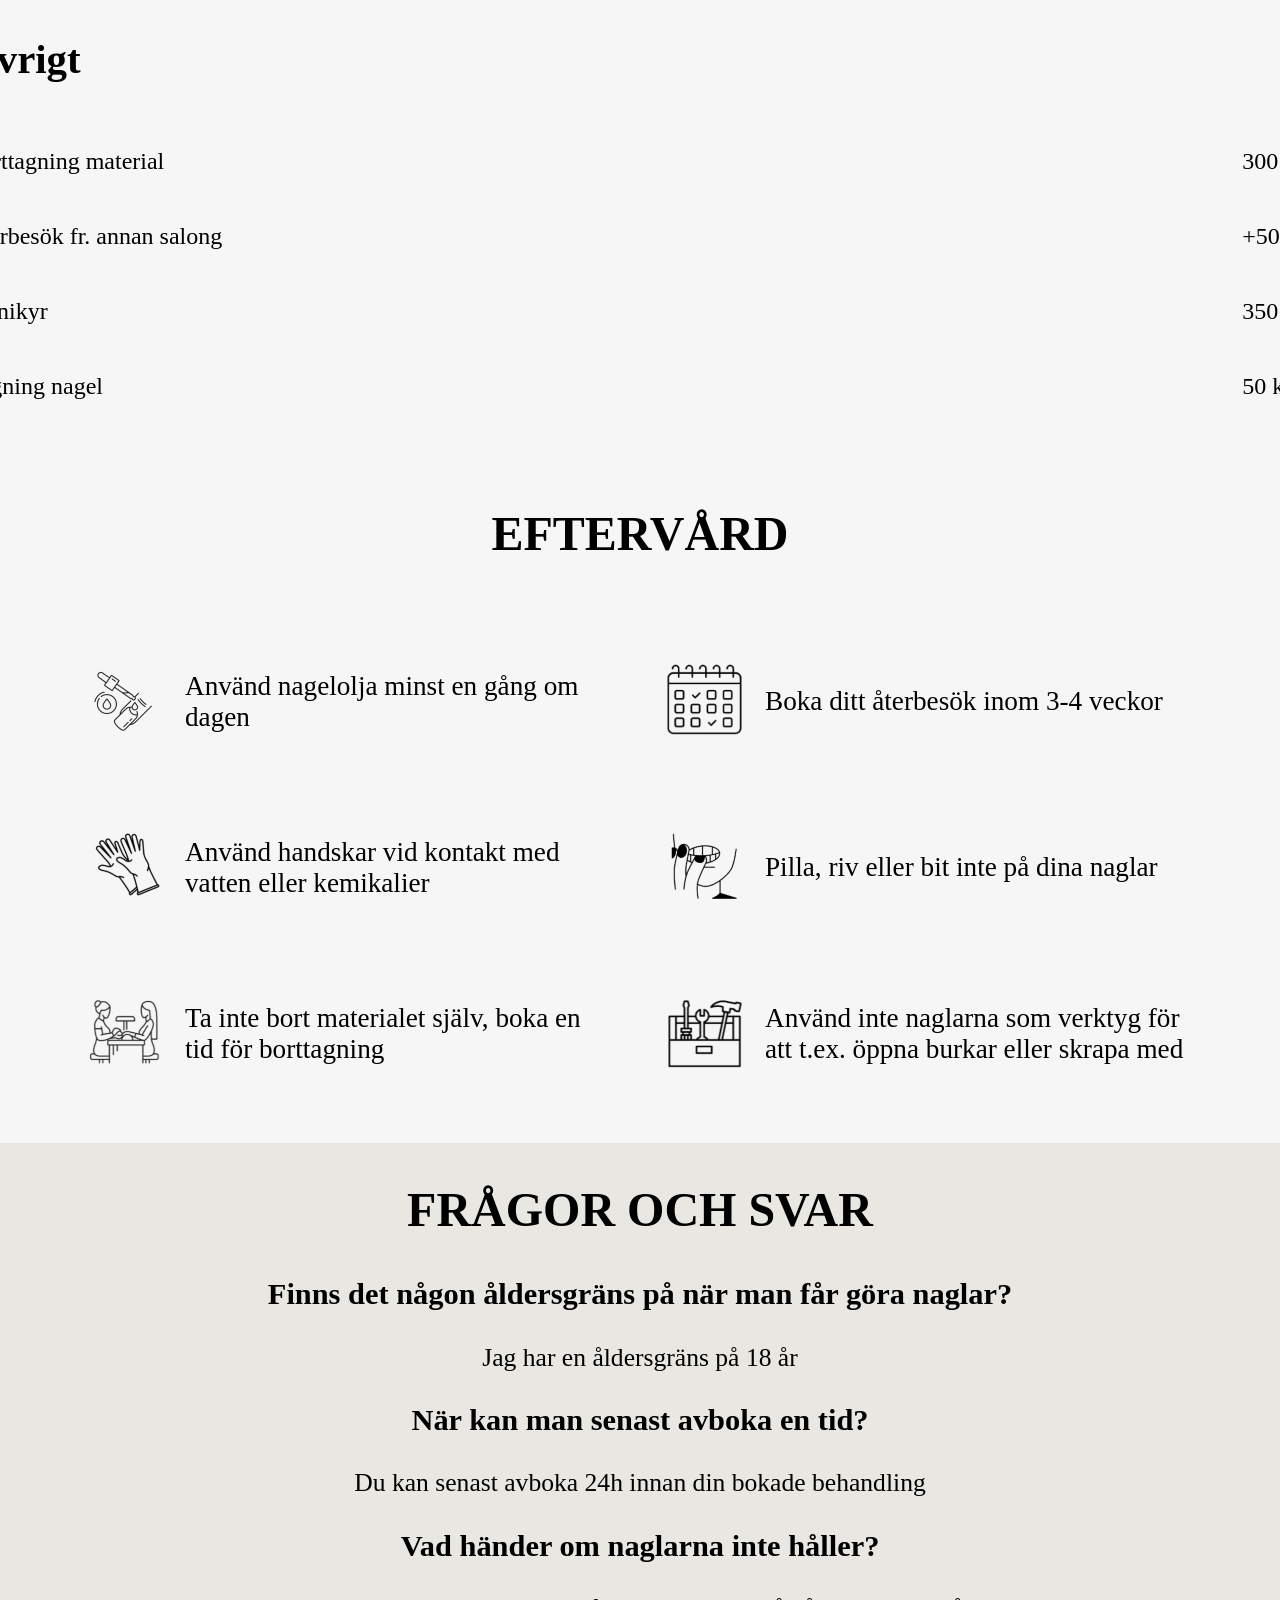
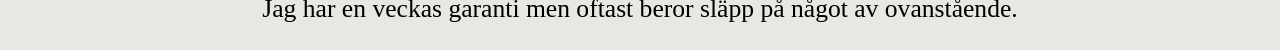
==== commit 6df80522: "Changed the nav" ====
--- a/index - behandlingar.html
+++ b/index - behandlingar.html
@@ -11,6 +11,7 @@
     </figure>
     <ul class="nav-links">
       <li class="link-nav"><a href="index - hem.html">HEM</a></li>
+      <li class="link-nav"><a href="index - behandlingar.html">BEHANDLINGAR</a></li>
       <li class="link-nav"><a href="index - kontakt.html">KONTAKT</a></li>
     </ul>
   </nav>
--- a/style.css
+++ b/style.css
@@ -1,12 +1,17 @@
-body{
+body {
   background:#f6f6f6;
+  height: 100%;
   margin: 0px
 }
+html {
+    height: 100%;
+}
+/*--- NAV ---*/
 nav {
   display: flex;
   width: 100%;
   justify-content: center;
-  background-color: #cbb4b9;
+  background-color: #ffffff;
 }
 nav img {
   width: 180px;
@@ -15,6 +20,7 @@
   justify-content: flex-start;
   display: flex;
   width: 100%;
+  min-width: 0;
 }
 .nav-links {
   display: flex;
@@ -27,7 +33,7 @@
   display: inline-block;
   width: 150px;
   height: 68px;
-}
+} 
 .link-nav {
   width: auto;
   align-content: center;
@@ -35,23 +41,75 @@
 }
 a:link,
 a:visited {
-  color: black;
+  color: #787675;
   text-decoration: none;
   font-size: 150%;
   flex-shrink: 1;
 }
 a:hover {
-  color: #4b4143 ;
+  color: #2e2c2c ;
+}
+.picture-nav {
+  width: 100%;
+  height: 100%;
+  flex-shrink: 1;
+  min-width: 0;
+}
+nav div {
+  display: flex;
+  justify-content: center;
+}
+/*--- HEADER ---*/ 
+.header-container {
+  width: 100%;
+  height: 80%;
+  margin: 0;
+  background-image: url("header.jpg");
+  background-size: cover;
+  background-position: center;
+  display: flex;
+  justify-content: center;
+  align-items: center;
 }
 .header-home {
   display: flex;
   align-items: center;
   justify-content: center;
   gap: 30px;
+  width: 100%;
 }
 .header-div {
-text-align: center;
-}
+  text-align: center;
+}
+.header-figure {
+  width: 20%;
+  height: auto;
+  flex-shrink: 1;
+  min-width: 0;
+}
+.header-h1 {
+  font-size: 500%;
+  flex-shrink: 1;
+  color: #f8f3ef;
+  text-shadow: 0px 2px 6px rgba(0,0,0,0.25);
+  margin: 0px;
+}
+.header-h2 {
+  font-size: 300%;
+  flex-shrink: 1;
+  color: #f8f3ef;
+  text-shadow: 0px 2px 8px rgba(0,0,0,0.35);
+  margin: 0px;
+}
+.article-h3 {
+  font-size: 170%;
+  width: 100%;
+  flex-shrink: 1;
+  color: #fffaf7;
+  text-shadow: 0px 2px 8px rgba(0,0,0,0.35);
+}
+
+
 .botton {
   width: 200px;
   height: 80px;
@@ -82,28 +140,6 @@
   display: flex;
   align-items: center;
   justify-content: center;
-}
-.header-figure {
-  width: 500px;
-  height: 500px;
-}
-.picture-nav {
-  width: 500px;
-  height: 500px;
-}
-.header-h1 {
-  font-size: 400%;
-}
-.header-h2 {
-  font-size: 250%;
-}
-nav div {
-  display: flex;
-  justify-content: center;
-}
-.article-h3 {
-  font-size: 360%;
-  width: 100%;
 }
 .article-h4 {
   font-size: 200%;
